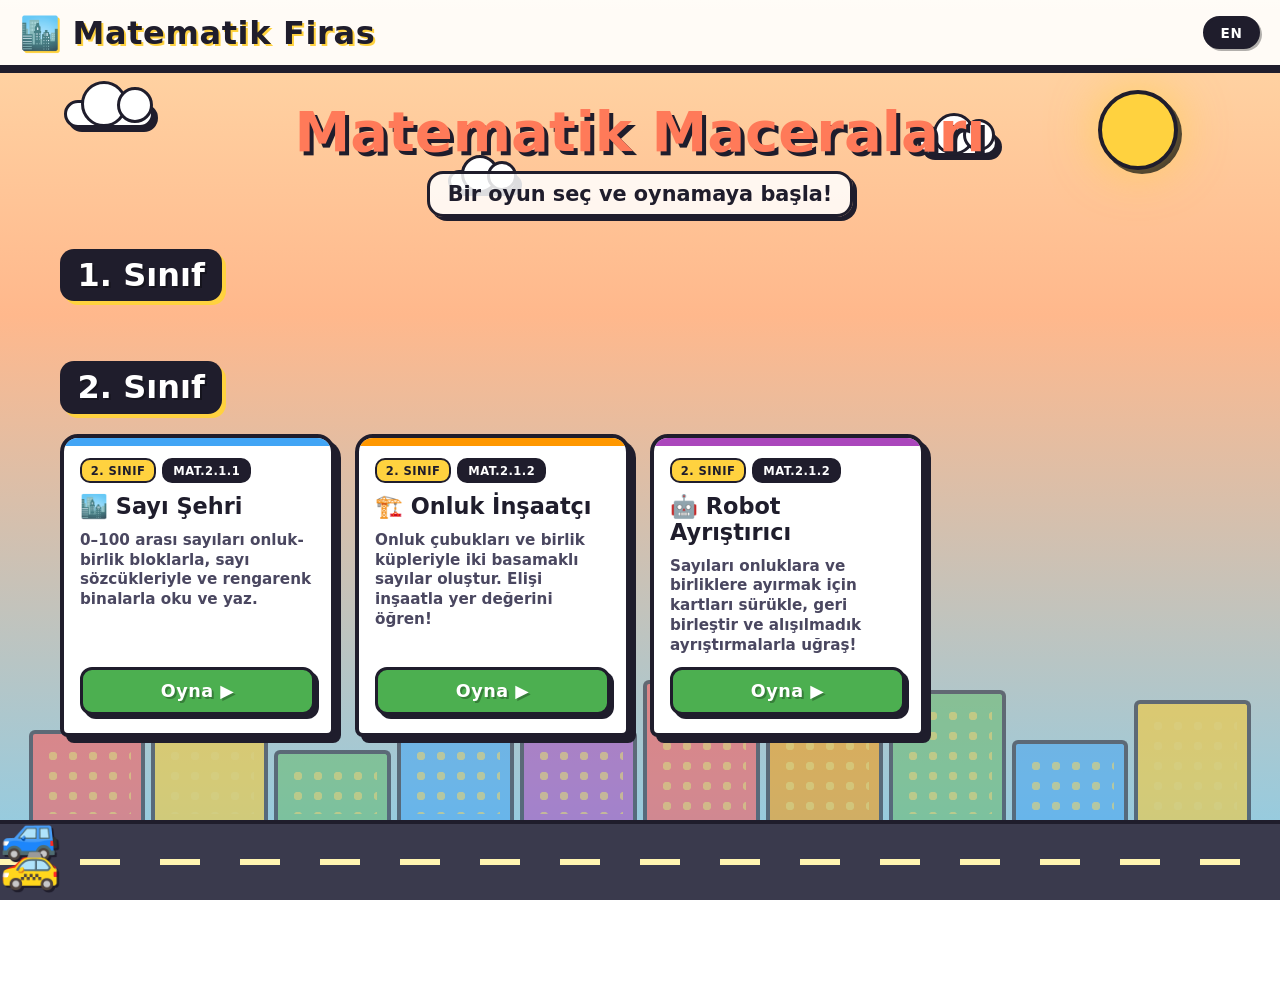
==== index.html @ ebcd72ed "feat(launcher): disabled games are greyed-out, not removed Previously, games with enabled: false in " ====
<!DOCTYPE html>
<html lang="tr">
<head>
<meta charset="UTF-8" />
<meta name="viewport" content="width=device-width,initial-scale=1.0" />
<title>Matematik Şehri — Math Firas</title>
<style>
/* =========================================================================
   MATH FIRAS — Launcher
   Sunny-City-Cartoon design spirit (see DESIGN_SPIRIT.md)
   ========================================================================= */

/* -------- Design tokens (canonical palette, do not change) -------- */
:root {
  --sky-top:    #ffd9a8;
  --sky-mid:    #ffb88c;
  --sky-bottom: #87ceeb;
  --sun:        #ffd23f;
  --cloud:      #ffffff;
  --road:       #3a3a4d;
  --road-line:  #fff5b1;
  --ink:        #1f1d2c;
  --ink-soft:   #4a4760;
  --good:       #4caf50;
  --bad:        #ef4f4f;
  --warm:       #ff7a59;
  --b1: #ff5252;
  --b2: #ffca28;
  --b3: #66bb6a;
  --b4: #42a5f5;
  --b5: #ab47bc;
  --b6: #ff9800;
}

* { box-sizing: border-box; margin: 0; padding: 0; }
html, body { min-height: 100%; }

body {
  font-family: "Comic Sans MS", "Chalkboard SE", "Comic Neue", "Trebuchet MS", system-ui, sans-serif;
  color: var(--ink);
  background: linear-gradient(180deg, var(--sky-top) 0%, var(--sky-mid) 35%, var(--sky-bottom) 100%);
  background-attachment: fixed;
  min-height: 100dvh;
  -webkit-tap-highlight-color: transparent;
}

/* -------- Ambient layer (sun, clouds, skyline, road) -------- */
.ambient {
  position: fixed;
  inset: 0;
  pointer-events: none;
  z-index: 0;
  overflow: hidden;
}
.sun {
  position: absolute;
  top: 90px;
  right: 8%;
  width: 80px;
  height: 80px;
  background: var(--sun);
  border-radius: 50%;
  box-shadow: 0 0 50px rgba(255,210,63,0.7), 4px 4px 0 var(--ink);
  border: 4px solid var(--ink);
}
.cloud {
  position: absolute;
  background: var(--cloud);
  border: 3px solid var(--ink);
  border-radius: 50px;
  box-shadow: 4px 4px 0 var(--ink);
}
.cloud::before, .cloud::after {
  content: "";
  position: absolute;
  background: var(--cloud);
  border: 3px solid var(--ink);
  border-radius: 50%;
}
.cloud-1 { top: 100px; left: 5%;   width: 90px; height: 28px; animation: drift 50s linear infinite; }
.cloud-1::before { width: 40px; height: 40px; top: -22px; left: 14px; }
.cloud-1::after  { width: 30px; height: 30px; top: -16px; left: 50px; }
.cloud-2 { top: 170px; left: 35%;  width: 70px; height: 22px; animation: drift 65s linear infinite; animation-delay: -25s; }
.cloud-2::before { width: 32px; height: 32px; top: -18px; left: 10px; }
.cloud-2::after  { width: 24px; height: 24px; top: -12px; left: 36px; }
.cloud-3 { top: 130px; right: 22%; width: 80px; height: 26px; animation: drift 55s linear infinite; animation-delay: -15s; }
.cloud-3::before { width: 36px; height: 36px; top: -20px; left: 12px; }
.cloud-3::after  { width: 26px; height: 26px; top: -14px; left: 42px; }
@keyframes drift {
  0%   { transform: translateX(-200px); }
  100% { transform: translateX(calc(100vw + 200px)); }
}

.skyline {
  position: fixed;
  bottom: 80px;
  left: 0; right: 0;
  height: 160px;
  display: flex;
  align-items: flex-end;
  padding: 0 2vw;
  pointer-events: none;
  opacity: 0.55;
  z-index: 0;
}
.skyline .b {
  flex: 1;
  margin: 0 3px;
  border: 4px solid var(--ink);
  border-bottom: none;
  border-radius: 6px 6px 0 0;
  position: relative;
}
.skyline .b::before {
  content: "";
  position: absolute;
  inset: 12px 10px auto 10px;
  height: calc(100% - 18px);
  background: radial-gradient(circle at center, var(--sun) 30%, transparent 31%) 0 0/20px 20px;
  opacity: 0.7;
}
.skyline .b:nth-child(1)  { height: 90px;  background: var(--b1); }
.skyline .b:nth-child(2)  { height: 130px; background: var(--b2); }
.skyline .b:nth-child(3)  { height: 70px;  background: var(--b3); }
.skyline .b:nth-child(4)  { height: 110px; background: var(--b4); }
.skyline .b:nth-child(5)  { height: 90px;  background: var(--b5); }
.skyline .b:nth-child(6)  { height: 140px; background: var(--b1); }
.skyline .b:nth-child(7)  { height: 100px; background: var(--b6); }
.skyline .b:nth-child(8)  { height: 130px; background: var(--b3); }
.skyline .b:nth-child(9)  { height: 80px;  background: var(--b4); }
.skyline .b:nth-child(10) { height: 120px; background: var(--b2); }

.road {
  position: fixed;
  bottom: 0; left: 0; right: 0;
  height: 80px;
  background: var(--road);
  border-top: 4px solid var(--ink);
  z-index: 0;
  overflow: hidden;
  pointer-events: none;
}
.road::before {
  content: "";
  position: absolute;
  top: 50%;
  left: 0; right: 0;
  height: 6px;
  transform: translateY(-50%);
  background: repeating-linear-gradient(
    to right,
    var(--road-line) 0 40px,
    transparent 40px 80px
  );
  animation: roadlines 1.5s linear infinite;
}
@keyframes roadlines { to { background-position: -80px 0; } }
.car {
  position: absolute;
  bottom: 8px;
  font-size: 3rem;
  filter: drop-shadow(2px 2px 0 var(--ink));
  animation: drive 10s linear infinite;
}
.car-1 { animation-duration: 10s; animation-delay: 0s; }
.car-2 { animation: driveRev 8s linear infinite; animation-delay: -3s; bottom: 38px; }
.car-3 { animation-duration: 13s; animation-delay: -2s; }
@keyframes drive    { 0% { left: -80px; } 100% { left: calc(100% + 40px); } }
@keyframes driveRev { 0% { left: calc(100% + 40px); transform: scaleX(-1); } 100% { left: -80px; transform: scaleX(-1); } }

/* -------- Header -------- */
header {
  position: relative;
  z-index: 5;
  display: flex;
  align-items: center;
  justify-content: space-between;
  gap: 1rem;
  padding: 0.85rem 1.25rem;
  background: rgba(255,255,255,0.9);
  border-bottom: 4px solid var(--ink);
  box-shadow: 0 4px 0 var(--ink);
}
.brand {
  font-size: clamp(1.25rem, 3.5vw, 2rem);
  font-weight: 900;
  letter-spacing: 0.02em;
  display: flex;
  align-items: center;
  gap: 0.4rem;
  text-shadow: 2px 2px 0 var(--sun);
  white-space: nowrap;
}
.lang-toggle {
  font-family: inherit;
  font-size: 0.85rem;
  font-weight: 900;
  padding: 0.35rem 0.9rem;
  background: var(--ink);
  color: #fff;
  border: 3px solid var(--ink);
  border-radius: 20px;
  cursor: pointer;
  box-shadow: 2px 2px 0 rgba(0,0,0,0.3);
  letter-spacing: 0.05em;
  transition: background 0.15s;
}
.lang-toggle:hover { background: var(--ink-soft); }
.lang-toggle:active { transform: translate(1px, 1px); box-shadow: 1px 1px 0 rgba(0,0,0,0.3); }
.lang-toggle:focus-visible { outline: 3px solid var(--sun); outline-offset: 2px; }

/* -------- Main -------- */
main {
  position: relative;
  z-index: 2;
  padding: 2rem 1.25rem 220px;
  max-width: 1200px;
  margin: 0 auto;
}
.hero {
  text-align: center;
  margin-bottom: 2rem;
}
.hero h1 {
  font-size: clamp(2rem, 6vw, 3.5rem);
  font-weight: 900;
  color: var(--warm);
  text-shadow: 4px 4px 0 var(--ink);
  line-height: 1.1;
  margin-bottom: 0.5rem;
}
.hero p {
  font-size: clamp(1rem, 2.5vw, 1.3rem);
  font-weight: 700;
  color: var(--ink);
  background: rgba(255,255,255,0.85);
  display: inline-block;
  padding: 0.5rem 1.1rem;
  border: 3px solid var(--ink);
  border-radius: 16px;
  box-shadow: 4px 4px 0 var(--ink);
}

.grade-section { margin-bottom: 2.5rem; }
.grade-heading {
  font-size: clamp(1.4rem, 4vw, 2rem);
  font-weight: 900;
  color: #fff;
  background: var(--ink);
  display: inline-block;
  padding: 0.45rem 1.1rem;
  border-radius: 14px;
  box-shadow: 4px 4px 0 var(--sun);
  margin-bottom: 1.25rem;
  text-shadow: 2px 2px 0 rgba(0,0,0,0.3);
}

.cards {
  display: grid;
  grid-template-columns: repeat(auto-fill, minmax(260px, 1fr));
  gap: 1.25rem;
}

/* -------- Game card -------- */
.game-card {
  position: relative;
  background: #fff;
  border: 4px solid var(--ink);
  border-radius: 18px 18px 8px 8px;
  padding: 1rem 1rem 1.1rem;
  box-shadow: 6px 6px 0 var(--ink);
  display: flex;
  flex-direction: column;
  gap: 0.7rem;
  transition: transform 0.12s ease, box-shadow 0.12s ease;
  overflow: hidden;
}
.game-card::before {
  content: "";
  position: absolute;
  top: -8px;
  left: 24px;
  width: 8px;
  height: 12px;
  background: var(--ink);
  border-radius: 4px 4px 0 0;
}
.game-card::after {
  content: "";
  position: absolute;
  top: 0; left: 0; right: 0;
  height: 8px;
}
.game-card.color-b1::after { background: var(--b1); }
.game-card.color-b2::after { background: var(--b2); }
.game-card.color-b3::after { background: var(--b3); }
.game-card.color-b4::after { background: var(--b4); }
.game-card.color-b5::after { background: var(--b5); }
.game-card.color-b6::after { background: var(--b6); }

.game-card:hover  { transform: translate(-2px, -2px); box-shadow: 8px 8px 0 var(--ink); }
.game-card:focus-within { outline: 3px solid var(--sun); outline-offset: 3px; }

.game-card-head {
  display: flex;
  gap: 0.4rem;
  flex-wrap: wrap;
  margin-top: 0.3rem;
}
.chip {
  font-size: 0.72rem;
  font-weight: 900;
  padding: 0.2rem 0.55rem;
  border: 2px solid var(--ink);
  border-radius: 10px;
  letter-spacing: 0.04em;
  text-transform: uppercase;
}
.chip.grade { background: var(--sun); color: var(--ink); }
.chip.code  { background: var(--ink); color: #fff; }

.game-title {
  font-size: 1.4rem;
  font-weight: 900;
  color: var(--ink);
  line-height: 1.15;
}
.summary {
  font-size: 0.95rem;
  font-weight: 700;
  color: var(--ink-soft);
  line-height: 1.3;
  flex: 1;
}
.play-btn {
  font-family: inherit;
  font-size: 1.1rem;
  font-weight: 900;
  text-decoration: none;
  text-align: center;
  padding: 0.7rem 1rem;
  background: var(--good);
  color: #fff;
  border: 3px solid var(--ink);
  border-radius: 12px;
  box-shadow: 4px 4px 0 var(--ink);
  transition: transform 0.12s ease, box-shadow 0.12s ease;
  text-shadow: 2px 2px 0 rgba(0,0,0,0.28);
  letter-spacing: 0.03em;
}
.play-btn:hover  { transform: translate(-2px, -2px); box-shadow: 6px 6px 0 var(--ink); }
.play-btn:active { transform: translate(2px, 2px);   box-shadow: 2px 2px 0 var(--ink); }
.play-btn:focus-visible { outline: 3px solid var(--sun); outline-offset: 3px; }

/* "Coming soon" placeholder (for cards listed without a built game yet) */
.game-card.coming-soon { opacity: 0.55; filter: saturate(0.8); }
.game-card.coming-soon .play-btn {
  background: var(--ink-soft);
  pointer-events: none;
  cursor: not-allowed;
}

/* -------- Responsive -------- */
@media (max-width: 500px) {
  header { padding: 0.6rem 0.85rem; }
  .brand { font-size: 1.15rem; }
  .sun { width: 60px; height: 60px; top: 80px; }
  .skyline { height: 110px; }
  main { padding: 1.25rem 0.85rem 200px; }
  .cards { grid-template-columns: 1fr; gap: 1rem; }
}
</style>
</head>
<body>

  <!-- Ambient background layers (decorative) -->
  <div class="ambient" aria-hidden="true">
    <div class="sun"></div>
    <div class="cloud cloud-1"></div>
    <div class="cloud cloud-2"></div>
    <div class="cloud cloud-3"></div>
  </div>
  <div class="skyline" aria-hidden="true">
    <div class="b"></div><div class="b"></div><div class="b"></div>
    <div class="b"></div><div class="b"></div><div class="b"></div>
    <div class="b"></div><div class="b"></div><div class="b"></div>
    <div class="b"></div>
  </div>
  <div class="road" aria-hidden="true">
    <div class="car car-1">🚗</div>
    <div class="car car-2">🚙</div>
    <div class="car car-3">🚕</div>
  </div>

  <header>
    <div class="brand" data-en="🏙️ Math Firas" data-tr="🏙️ Matematik Firas">🏙️ Matematik Firas</div>
    <button class="lang-toggle" id="langToggleBtn" type="button">EN</button>
  </header>

  <main>

    <section class="hero">
      <h1 data-en="Math Adventures" data-tr="Matematik Maceraları">Matematik Maceraları</h1>
      <p data-en="Pick a game and start playing!" data-tr="Bir oyun seç ve oynamaya başla!">Bir oyun seç ve oynamaya başla!</p>
    </section>

    <!-- =============================================================
         GRADE 1
         ============================================================= -->
    <section class="grade-section" data-grade="1">
      <h2 class="grade-heading" data-en="Grade 1" data-tr="1. Sınıf">1. Sınıf</h2>
      <div class="cards">
        <!-- Grade 1 games will be added here as they are built. -->
      </div>
    </section>

    <!-- =============================================================
         GRADE 2
         ============================================================= -->
    <section class="grade-section" data-grade="2">
      <h2 class="grade-heading" data-en="Grade 2" data-tr="2. Sınıf">2. Sınıf</h2>
      <div class="cards">

        <article class="game-card color-b4" data-grade="2" data-code="MAT.2.1.1">
          <div class="game-card-head">
            <span class="chip grade" data-en="Grade 2" data-tr="2. Sınıf">2. Sınıf</span>
            <span class="chip code">MAT.2.1.1</span>
          </div>
          <h3 class="game-title" data-en="🏙️ Number City" data-tr="🏙️ Sayı Şehri">🏙️ Sayı Şehri</h3>
          <p class="summary"
             data-en="Read and write numbers from 0 to 100 with base-ten blocks, number words, and bright buildings."
             data-tr="0–100 arası sayıları onluk-birlik bloklarla, sayı sözcükleriyle ve rengarenk binalarla oku ve yaz.">
             0–100 arası sayıları onluk-birlik bloklarla, sayı sözcükleriyle ve rengarenk binalarla oku ve yaz.
          </p>
          <a class="play-btn" href="games/number_city.html"
             data-en="Play ▶" data-tr="Oyna ▶">Oyna ▶</a>
        </article>

      <article class="game-card color-b6" data-grade="2" data-code="MAT.2.1.2">
          <div class="game-card-head">
            <span class="chip grade" data-en="Grade 2" data-tr="2. Sınıf">2. Sınıf</span>
            <span class="chip code">MAT.2.1.2</span>
          </div>
          <h3 class="game-title" data-en="🏗️ Base-Ten Builder" data-tr="🏗️ Onluk İnşaatçı">🏗️ Onluk İnşaatçı</h3>
          <p class="summary"
             data-en="Build two-digit numbers with tens rods and ones cubes. Learn place value through hands-on construction!"
             data-tr="Onluk çubukları ve birlik küpleriyle iki basamaklı sayılar oluştur. Elişi inşaatla yer değerini öğren!">
             Onluk çubukları ve birlik küpleriyle iki basamaklı sayılar oluştur. El üstü inşaatla yer değerini öğren!
          </p>
          <a class="play-btn" href="games/base-ten-builder.html"
             data-en="Play ▶" data-tr="Oyna ▶">Oyna ▶</a>
        </article>

        <article class="game-card color-b5" data-grade="2" data-code="MAT.2.1.2">
          <div class="game-card-head">
            <span class="chip grade" data-en="Grade 2" data-tr="2. Sınıf">2. Sınıf</span>
            <span class="chip code">MAT.2.1.2</span>
          </div>
          <h3 class="game-title" data-en="🤖 Robot Decomposer" data-tr="🤖 Robot Ayrıştırıcı">🤖 Robot Ayrıştırıcı</h3>
          <p class="summary"
             data-en="Drag cards to split numbers into tens and ones, compose them back, and tackle tricky non-standard decompositions!"
             data-tr="Sayıları onluklara ve birliklere ayırmak için kartları sürükle, geri birleştir ve alışılmadık ayrıştırmalarla uğraş!">
             Sayıları onluklara ve birliklere ayırmak için kartları sürükle, geri birleştir ve alışılmadık ayrıştırmalarla uğraş!
          </p>
          <a class="play-btn" href="games/robot-decomposer.html"
             data-en="Play ▶" data-tr="Oyna ▶">Oyna ▶</a>
        </article>

      </div>
    </section>

  </main>

<script>
/* =========================================================================
   Math Firas Launcher — bilingual toggle
   ========================================================================= */
(() => {
  'use strict';

  const STORAGE_KEY = 'mf_lang';
  let lang = localStorage.getItem(STORAGE_KEY) || 'tr';

  const $toggle = document.getElementById('langToggleBtn');

  function applyLang() {
    document.documentElement.lang = lang;
    document.querySelectorAll('[data-en][data-tr]').forEach(el => {
      const txt = el.getAttribute('data-' + lang);
      if (txt != null) el.textContent = txt;
    });
    $toggle.textContent = (lang === 'tr') ? 'EN' : 'TR';
    document.title = (lang === 'tr')
      ? 'Matematik Maceraları — Math Firas'
      : 'Math Adventures — Math Firas';
  }

  $toggle.addEventListener('click', () => {
    lang = (lang === 'tr') ? 'en' : 'tr';
    localStorage.setItem(STORAGE_KEY, lang);
    applyLang();
  });

  applyLang();

  /* ---------- Apply per-game enable/disable from /config.json ---------- */
  /* Default: every card is enabled. A game is greyed-out and made
     non-interactive only when its slug is explicitly listed in
     config.games with enabled === false. Card stays visible so kids
     can see what's there but can't open it. */
  fetch('./config.json', { cache: 'no-store' })
    .then(r => r.ok ? r.json() : null)
    .then(cfg => {
      if (!cfg || !cfg.games || typeof cfg.games !== 'object') return;
      document.querySelectorAll('article.game-card').forEach(card => {
        const link = card.querySelector('a.play-btn');
        if (!link) return;
        const m = (link.getAttribute('href') || '').match(/games\/(.+?)\.html/);
        if (!m) return;
        const slug = m[1];
        const entry = cfg.games[slug];
        if (entry && entry.enabled === false) {
          card.classList.add('coming-soon');
          link.removeAttribute('href');
          link.setAttribute('aria-disabled', 'true');
          link.setAttribute('tabindex', '-1');
        }
      });
    })
    .catch(() => { /* config missing/unreachable -> show all cards */ });
})();
</script>

</body>
</html>
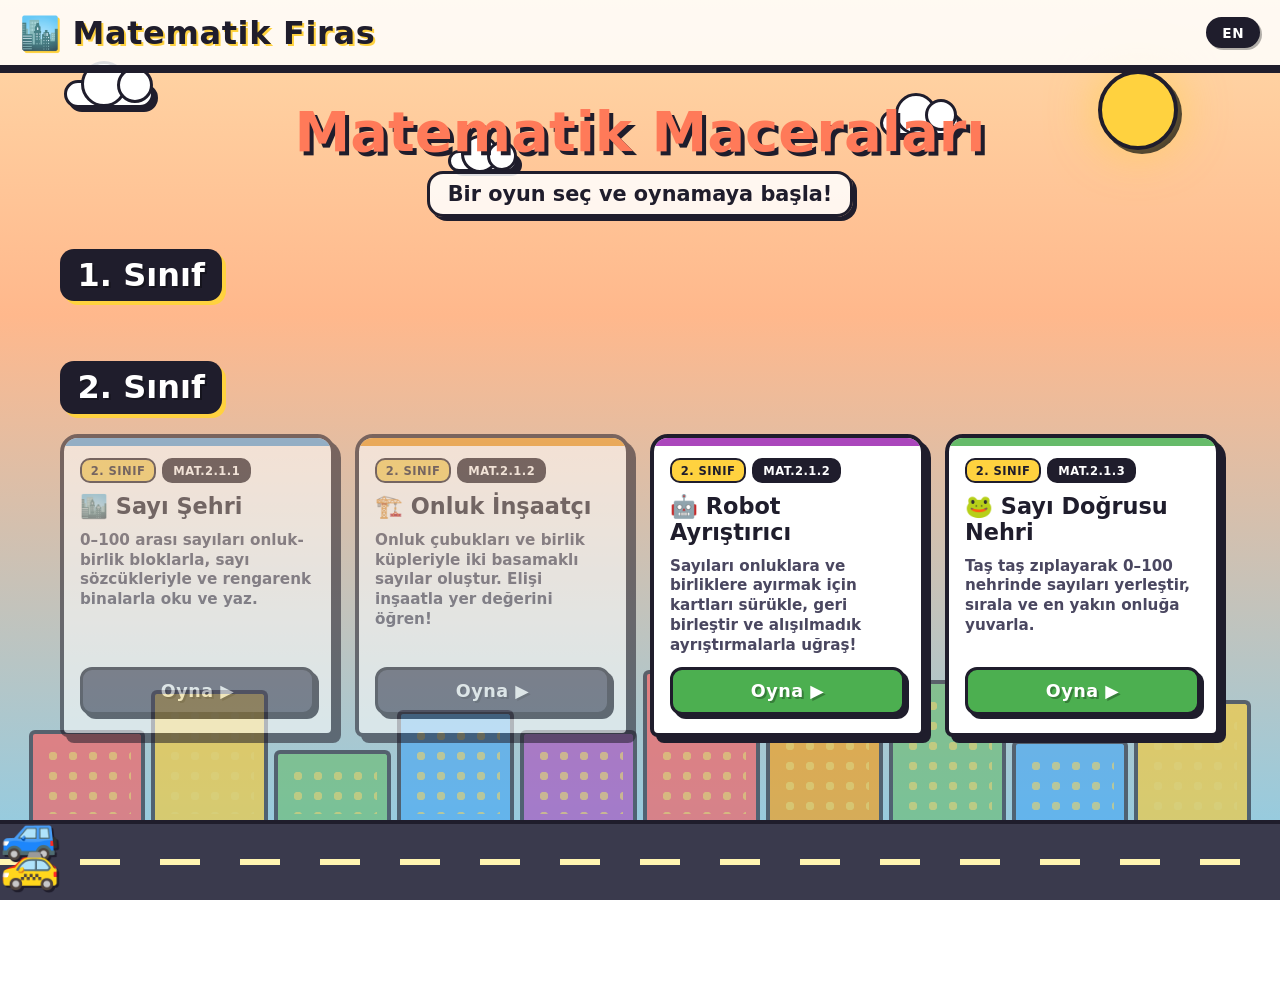
==== commit 7a2c00b5: "feat(games): update game configurations and add new game - Updated config.json to disable "number_ci" ====
--- a/index.html
+++ b/index.html
@@ -4,47 +4,20 @@
 <meta charset="UTF-8" />
 <meta name="viewport" content="width=device-width,initial-scale=1.0" />
 <title>Matematik Şehri — Math Firas</title>
+<link rel="stylesheet" href="shared/mf-design.css">
 <style>
 /* =========================================================================
-   MATH FIRAS — Launcher
-   Sunny-City-Cartoon design spirit (see DESIGN_SPIRIT.md)
+   MATH FIRAS — Launcher (launcher-specific styles only)
    ========================================================================= */
 
-/* -------- Design tokens (canonical palette, do not change) -------- */
-:root {
-  --sky-top:    #ffd9a8;
-  --sky-mid:    #ffb88c;
-  --sky-bottom: #87ceeb;
-  --sun:        #ffd23f;
-  --cloud:      #ffffff;
-  --road:       #3a3a4d;
-  --road-line:  #fff5b1;
-  --ink:        #1f1d2c;
-  --ink-soft:   #4a4760;
-  --good:       #4caf50;
-  --bad:        #ef4f4f;
-  --warm:       #ff7a59;
-  --b1: #ff5252;
-  --b2: #ffca28;
-  --b3: #66bb6a;
-  --b4: #42a5f5;
-  --b5: #ab47bc;
-  --b6: #ff9800;
-}
-
-* { box-sizing: border-box; margin: 0; padding: 0; }
-html, body { min-height: 100%; }
-
+/* -------- Override shared body to allow scrolling -------- */
 body {
-  font-family: "Comic Sans MS", "Chalkboard SE", "Comic Neue", "Trebuchet MS", system-ui, sans-serif;
-  color: var(--ink);
-  background: linear-gradient(180deg, var(--sky-top) 0%, var(--sky-mid) 35%, var(--sky-bottom) 100%);
+  overflow: auto;
+  min-height: 100dvh;
   background-attachment: fixed;
-  min-height: 100dvh;
-  -webkit-tap-highlight-color: transparent;
-}
-
-/* -------- Ambient layer (sun, clouds, skyline, road) -------- */
+}
+
+/* -------- Ambient uses fixed positioning for scrollable layout -------- */
 .ambient {
   position: fixed;
   inset: 0;
@@ -52,134 +25,14 @@
   z-index: 0;
   overflow: hidden;
 }
-.sun {
-  position: absolute;
-  top: 90px;
-  right: 8%;
-  width: 80px;
-  height: 80px;
-  background: var(--sun);
-  border-radius: 50%;
-  box-shadow: 0 0 50px rgba(255,210,63,0.7), 4px 4px 0 var(--ink);
-  border: 4px solid var(--ink);
-}
-.cloud {
-  position: absolute;
-  background: var(--cloud);
-  border: 3px solid var(--ink);
-  border-radius: 50px;
-  box-shadow: 4px 4px 0 var(--ink);
-}
-.cloud::before, .cloud::after {
-  content: "";
-  position: absolute;
-  background: var(--cloud);
-  border: 3px solid var(--ink);
-  border-radius: 50%;
-}
-.cloud-1 { top: 100px; left: 5%;   width: 90px; height: 28px; animation: drift 50s linear infinite; }
-.cloud-1::before { width: 40px; height: 40px; top: -22px; left: 14px; }
-.cloud-1::after  { width: 30px; height: 30px; top: -16px; left: 50px; }
-.cloud-2 { top: 170px; left: 35%;  width: 70px; height: 22px; animation: drift 65s linear infinite; animation-delay: -25s; }
-.cloud-2::before { width: 32px; height: 32px; top: -18px; left: 10px; }
-.cloud-2::after  { width: 24px; height: 24px; top: -12px; left: 36px; }
-.cloud-3 { top: 130px; right: 22%; width: 80px; height: 26px; animation: drift 55s linear infinite; animation-delay: -15s; }
-.cloud-3::before { width: 36px; height: 36px; top: -20px; left: 12px; }
-.cloud-3::after  { width: 26px; height: 26px; top: -14px; left: 42px; }
-@keyframes drift {
-  0%   { transform: translateX(-200px); }
-  100% { transform: translateX(calc(100vw + 200px)); }
-}
-
-.skyline {
-  position: fixed;
-  bottom: 80px;
-  left: 0; right: 0;
-  height: 160px;
-  display: flex;
-  align-items: flex-end;
-  padding: 0 2vw;
-  pointer-events: none;
-  opacity: 0.55;
-  z-index: 0;
-}
-.skyline .b {
-  flex: 1;
-  margin: 0 3px;
-  border: 4px solid var(--ink);
-  border-bottom: none;
-  border-radius: 6px 6px 0 0;
-  position: relative;
-}
-.skyline .b::before {
-  content: "";
-  position: absolute;
-  inset: 12px 10px auto 10px;
-  height: calc(100% - 18px);
-  background: radial-gradient(circle at center, var(--sun) 30%, transparent 31%) 0 0/20px 20px;
-  opacity: 0.7;
-}
-.skyline .b:nth-child(1)  { height: 90px;  background: var(--b1); }
-.skyline .b:nth-child(2)  { height: 130px; background: var(--b2); }
-.skyline .b:nth-child(3)  { height: 70px;  background: var(--b3); }
-.skyline .b:nth-child(4)  { height: 110px; background: var(--b4); }
-.skyline .b:nth-child(5)  { height: 90px;  background: var(--b5); }
-.skyline .b:nth-child(6)  { height: 140px; background: var(--b1); }
-.skyline .b:nth-child(7)  { height: 100px; background: var(--b6); }
-.skyline .b:nth-child(8)  { height: 130px; background: var(--b3); }
-.skyline .b:nth-child(9)  { height: 80px;  background: var(--b4); }
-.skyline .b:nth-child(10) { height: 120px; background: var(--b2); }
-
-.road {
-  position: fixed;
-  bottom: 0; left: 0; right: 0;
-  height: 80px;
-  background: var(--road);
-  border-top: 4px solid var(--ink);
-  z-index: 0;
-  overflow: hidden;
-  pointer-events: none;
-}
-.road::before {
-  content: "";
-  position: absolute;
-  top: 50%;
-  left: 0; right: 0;
-  height: 6px;
-  transform: translateY(-50%);
-  background: repeating-linear-gradient(
-    to right,
-    var(--road-line) 0 40px,
-    transparent 40px 80px
-  );
-  animation: roadlines 1.5s linear infinite;
-}
-@keyframes roadlines { to { background-position: -80px 0; } }
-.car {
-  position: absolute;
-  bottom: 8px;
-  font-size: 3rem;
-  filter: drop-shadow(2px 2px 0 var(--ink));
-  animation: drive 10s linear infinite;
-}
-.car-1 { animation-duration: 10s; animation-delay: 0s; }
-.car-2 { animation: driveRev 8s linear infinite; animation-delay: -3s; bottom: 38px; }
-.car-3 { animation-duration: 13s; animation-delay: -2s; }
-@keyframes drive    { 0% { left: -80px; } 100% { left: calc(100% + 40px); } }
-@keyframes driveRev { 0% { left: calc(100% + 40px); transform: scaleX(-1); } 100% { left: -80px; transform: scaleX(-1); } }
-
-/* -------- Header -------- */
+
+/* Override shared absolute skyline/road to fixed for scrollable page */
+.skyline { position: fixed; bottom: 80px; }
+.road    { position: fixed; bottom: 0; }
+
+/* -------- Header overrides -------- */
 header {
-  position: relative;
-  z-index: 5;
-  display: flex;
-  align-items: center;
-  justify-content: space-between;
-  gap: 1rem;
   padding: 0.85rem 1.25rem;
-  background: rgba(255,255,255,0.9);
-  border-bottom: 4px solid var(--ink);
-  box-shadow: 0 4px 0 var(--ink);
 }
 .brand {
   font-size: clamp(1.25rem, 3.5vw, 2rem);
@@ -191,23 +44,6 @@
   text-shadow: 2px 2px 0 var(--sun);
   white-space: nowrap;
 }
-.lang-toggle {
-  font-family: inherit;
-  font-size: 0.85rem;
-  font-weight: 900;
-  padding: 0.35rem 0.9rem;
-  background: var(--ink);
-  color: #fff;
-  border: 3px solid var(--ink);
-  border-radius: 20px;
-  cursor: pointer;
-  box-shadow: 2px 2px 0 rgba(0,0,0,0.3);
-  letter-spacing: 0.05em;
-  transition: background 0.15s;
-}
-.lang-toggle:hover { background: var(--ink-soft); }
-.lang-toggle:active { transform: translate(1px, 1px); box-shadow: 1px 1px 0 rgba(0,0,0,0.3); }
-.lang-toggle:focus-visible { outline: 3px solid var(--sun); outline-offset: 2px; }
 
 /* -------- Main -------- */
 main {
@@ -352,7 +188,6 @@
 .play-btn:active { transform: translate(2px, 2px);   box-shadow: 2px 2px 0 var(--ink); }
 .play-btn:focus-visible { outline: 3px solid var(--sun); outline-offset: 3px; }
 
-/* "Coming soon" placeholder (for cards listed without a built game yet) */
 .game-card.coming-soon { opacity: 0.55; filter: saturate(0.8); }
 .game-card.coming-soon .play-btn {
   background: var(--ink-soft);
@@ -436,7 +271,7 @@
              data-en="Play ▶" data-tr="Oyna ▶">Oyna ▶</a>
         </article>
 
-      <article class="game-card color-b6" data-grade="2" data-code="MAT.2.1.2">
+        <article class="game-card color-b6" data-grade="2" data-code="MAT.2.1.2">
           <div class="game-card-head">
             <span class="chip grade" data-en="Grade 2" data-tr="2. Sınıf">2. Sınıf</span>
             <span class="chip code">MAT.2.1.2</span>
@@ -466,6 +301,23 @@
              data-en="Play ▶" data-tr="Oyna ▶">Oyna ▶</a>
         </article>
 
+        <article class="game-card color-b3" data-grade="2" data-code="MAT.2.1.3">
+          <div class="game-card-head">
+            <span class="chip grade" data-en="Grade 2" data-tr="2. Sınıf">2. Sınıf</span>
+            <span class="chip code">MAT.2.1.3</span>
+          </div>
+          <h3 class="game-title"
+              data-en="🐸 Number Line River"
+              data-tr="🐸 Sayı Doğrusu Nehri">🐸 Sayı Doğrusu Nehri</h3>
+          <p class="summary"
+             data-en="Hop along stepping stones to place, order, and round numbers on the 0–100 river."
+             data-tr="Taş taş zıplayarak 0–100 nehrinde sayıları yerleştir, sırala ve en yakın onluğa yuvarla.">
+             Taş taş zıplayarak 0–100 nehrinde sayıları yerleştir, sırala ve en yakın onluğa yuvarla.
+          </p>
+          <a class="play-btn" href="games/number-line-river.html"
+             data-en="Play ▶" data-tr="Oyna ▶">Oyna ▶</a>
+        </article>
+
       </div>
     </section>
 
@@ -504,10 +356,6 @@
   applyLang();
 
   /* ---------- Apply per-game enable/disable from /config.json ---------- */
-  /* Default: every card is enabled. A game is greyed-out and made
-     non-interactive only when its slug is explicitly listed in
-     config.games with enabled === false. Card stays visible so kids
-     can see what's there but can't open it. */
   fetch('./config.json', { cache: 'no-store' })
     .then(r => r.ok ? r.json() : null)
     .then(cfg => {
--- a/shared/mf-design.css
+++ b/shared/mf-design.css
@@ -0,0 +1,596 @@
+/* =========================================================================
+   MATH FIRAS — Shared Design System  (shared/mf-design.css)
+   Sunny-City-Cartoon design spirit.
+   Load BEFORE any game-specific <style> block.
+   Do NOT edit the design tokens in individual files — change them here.
+   ========================================================================= */
+
+/* -------- Design tokens -------- */
+:root {
+  --sky-top:    #ffd9a8;
+  --sky-mid:    #ffb88c;
+  --sky-bottom: #87ceeb;
+  --sun:        #ffd23f;
+  --cloud:      #ffffff;
+  --road:       #3a3a4d;
+  --road-line:  #fff5b1;
+  --ink:        #1f1d2c;
+  --ink-soft:   #4a4760;
+  --good:       #4caf50;
+  --bad:        #ef4f4f;
+  --warm:       #ff7a59;
+  --tens-block: #ff7a59;
+  --tens-edge:  #b8401e;
+  --ones-block: #3f86ff;
+  --ones-edge:  #1b4dad;
+  --b1: #ff5252;
+  --b2: #ffca28;
+  --b3: #66bb6a;
+  --b4: #42a5f5;
+  --b5: #ab47bc;
+  --b6: #ff9800;
+}
+
+* { box-sizing: border-box; margin: 0; padding: 0; }
+html, body { height: 100%; }
+/* Ensure the HTML hidden attribute always wins over author display rules */
+[hidden] { display: none !important; }
+
+body {
+  font-family: "Comic Sans MS", "Chalkboard SE", "Comic Neue", "Trebuchet MS", system-ui, sans-serif;
+  color: var(--ink);
+  background: linear-gradient(180deg, var(--sky-top) 0%, var(--sky-mid) 35%, var(--sky-bottom) 100%);
+  overflow: hidden;
+  -webkit-tap-highlight-color: transparent;
+  user-select: none;
+}
+
+#app {
+  position: relative;
+  width: 100vw;
+  height: 100vh;
+  height: 100dvh;
+  overflow: hidden;
+  display: flex;
+  flex-direction: column;
+}
+
+/* -------- Header & progress bar -------- */
+header {
+  position: relative;
+  z-index: 5;
+  display: flex;
+  align-items: center;
+  justify-content: space-between;
+  gap: 1rem;
+  padding: 0.75rem 1.25rem;
+  background: rgba(255,255,255,0.85);
+  border-bottom: 4px solid var(--ink);
+  box-shadow: 0 4px 0 var(--ink);
+}
+.title {
+  font-size: clamp(1.2rem, 3.5vw, 2rem);
+  font-weight: 900;
+  letter-spacing: 0.02em;
+  display: flex;
+  align-items: center;
+  gap: 0.4rem;
+  text-shadow: 2px 2px 0 var(--sun);
+  white-space: nowrap;
+}
+.progress-wrap {
+  display: flex;
+  align-items: center;
+  gap: 0.6rem;
+  min-width: 0;
+  flex: 1;
+  max-width: 380px;
+}
+.progress-track {
+  flex: 1;
+  height: 22px;
+  background: #fff;
+  border: 3px solid var(--ink);
+  border-radius: 14px;
+  overflow: hidden;
+  box-shadow: 2px 2px 0 var(--ink);
+}
+.progress-fill {
+  height: 100%;
+  width: 0%;
+  background: linear-gradient(90deg, #ff5252 0%, #ffca28 50%, #66bb6a 100%);
+  transition: width 0.4s cubic-bezier(.34,1.56,.64,1);
+}
+.progress-text {
+  font-weight: 700;
+  font-size: 0.9rem;
+  min-width: 50px;
+  text-align: right;
+}
+
+/* -------- Header right group -------- */
+.header-end {
+  display: flex;
+  align-items: center;
+  gap: 0.5rem;
+  flex-shrink: 0;
+}
+
+/* -------- Language toggle -------- */
+.lang-toggle {
+  font-family: inherit;
+  font-size: 0.85rem;
+  font-weight: 900;
+  padding: 0.3rem 0.8rem;
+  background: var(--ink);
+  color: #fff;
+  border: 3px solid var(--ink);
+  border-radius: 20px;
+  cursor: pointer;
+  box-shadow: 2px 2px 0 rgba(0,0,0,0.3);
+  letter-spacing: 0.05em;
+  flex-shrink: 0;
+  transition: background 0.15s;
+}
+.lang-toggle:hover { background: var(--ink-soft); }
+.lang-toggle:active { transform: translate(1px, 1px); box-shadow: 1px 1px 0 rgba(0,0,0,0.3); }
+.lang-toggle:focus-visible { outline: 3px solid var(--sun); outline-offset: 2px; }
+
+/* -------- Difficulty badge (games override .medium / .hard colors) -------- */
+.difficulty-badge {
+  font-size: 0.7rem;
+  font-weight: 900;
+  padding: 0.15rem 0.5rem;
+  border: 2px solid var(--ink);
+  border-radius: 6px;
+  background: var(--sun);
+  color: var(--ink);
+  text-transform: uppercase;
+  letter-spacing: 0.05em;
+  white-space: nowrap;
+}
+
+/* -------- Ambient scene primitives -------- */
+
+/* Sun */
+.sun {
+  position: absolute;
+  top: 70px;
+  right: 8%;
+  width: 80px;
+  height: 80px;
+  background: var(--sun);
+  border-radius: 50%;
+  box-shadow: 0 0 50px rgba(255,210,63,0.7), 4px 4px 0 var(--ink);
+  border: 4px solid var(--ink);
+}
+
+/* Clouds */
+.cloud {
+  position: absolute;
+  background: var(--cloud);
+  border: 3px solid var(--ink);
+  border-radius: 50px;
+  box-shadow: 4px 4px 0 var(--ink);
+}
+.cloud::before, .cloud::after {
+  content: "";
+  position: absolute;
+  background: var(--cloud);
+  border: 3px solid var(--ink);
+  border-radius: 50%;
+}
+.cloud-1 { top: 80px;  left: 5%;   width: 90px; height: 28px; animation: drift 50s linear infinite; }
+.cloud-1::before { width: 40px; height: 40px; top: -22px; left: 14px; }
+.cloud-1::after  { width: 30px; height: 30px; top: -16px; left: 50px; }
+.cloud-2 { top: 150px; left: 35%;  width: 70px; height: 22px; animation: drift 65s linear infinite; animation-delay: -25s; }
+.cloud-2::before { width: 32px; height: 32px; top: -18px; left: 10px; }
+.cloud-2::after  { width: 24px; height: 24px; top: -12px; left: 36px; }
+.cloud-3 { top: 110px; right: 25%; width: 80px; height: 26px; animation: drift 55s linear infinite; animation-delay: -15s; }
+.cloud-3::before { width: 36px; height: 36px; top: -20px; left: 12px; }
+.cloud-3::after  { width: 26px; height: 26px; top: -14px; left: 42px; }
+@keyframes drift {
+  0%   { transform: translateX(-200px); }
+  100% { transform: translateX(calc(100vw + 200px)); }
+}
+
+/* Skyline horizon row */
+.skyline {
+  position: absolute;
+  bottom: 80px;
+  left: 0; right: 0;
+  height: 180px;
+  display: flex;
+  align-items: flex-end;
+  padding: 0 2vw;
+  pointer-events: none;
+  opacity: 0.6;
+}
+.skyline .b {
+  flex: 1;
+  margin: 0 3px;
+  border: 4px solid var(--ink);
+  border-bottom: none;
+  border-radius: 6px 6px 0 0;
+  position: relative;
+}
+.skyline .b::before {
+  content: "";
+  position: absolute;
+  inset: 12px 10px auto 10px;
+  height: calc(100% - 18px);
+  background: radial-gradient(circle at center, var(--sun) 30%, transparent 31%) 0 0/20px 20px;
+  opacity: 0.7;
+}
+.skyline .b:nth-child(1)  { height: 90px;  background: var(--b1); }
+.skyline .b:nth-child(2)  { height: 130px; background: var(--b2); }
+.skyline .b:nth-child(3)  { height: 70px;  background: var(--b3); }
+.skyline .b:nth-child(4)  { height: 110px; background: var(--b4); }
+.skyline .b:nth-child(5)  { height: 90px;  background: var(--b5); }
+.skyline .b:nth-child(6)  { height: 150px; background: var(--b1); }
+.skyline .b:nth-child(7)  { height: 100px; background: var(--b6); }
+.skyline .b:nth-child(8)  { height: 140px; background: var(--b3); }
+.skyline .b:nth-child(9)  { height: 80px;  background: var(--b4); }
+.skyline .b:nth-child(10) { height: 120px; background: var(--b2); }
+
+/* Road / ground strip */
+.road {
+  position: absolute;
+  bottom: 0; left: 0; right: 0;
+  height: 80px;
+  background: var(--road);
+  border-top: 4px solid var(--ink);
+  z-index: 1;
+  overflow: hidden;
+}
+.road::before {
+  content: "";
+  position: absolute;
+  top: 50%;
+  left: 0; right: 0;
+  height: 6px;
+  transform: translateY(-50%);
+  background: repeating-linear-gradient(
+    to right,
+    var(--road-line) 0 40px,
+    transparent 40px 80px
+  );
+  animation: roadlines 1.5s linear infinite;
+}
+@keyframes roadlines { to { background-position: -80px 0; } }
+
+/* Cars (used by number_city and index) */
+.car {
+  position: absolute;
+  bottom: 8px;
+  font-size: 3rem;
+  filter: drop-shadow(2px 2px 0 var(--ink));
+  animation: drive 10s linear infinite;
+}
+.car-1 { animation-duration: 10s; animation-delay: 0s; }
+.car-2 { animation: driveRev 8s linear infinite; animation-delay: -3s; bottom: 38px; }
+.car-3 { animation-duration: 13s; animation-delay: -2s; }
+@keyframes drive    { 0% { left: -80px; } 100% { left: calc(100% + 40px); } }
+@keyframes driveRev { 0% { left: calc(100% + 40px); transform: scaleX(-1); } 100% { left: -80px; transform: scaleX(-1); } }
+
+/* -------- Base-10 block visualization -------- */
+/* Display-only (read-only) rendering used by number_city questions and MF.renderBlocks(). */
+/* Interactive variants (cursor, hover, animation) are added locally per game. */
+.blocks {
+  display: flex;
+  flex-wrap: wrap;
+  gap: 8px;
+  justify-content: center;
+  align-items: flex-end;
+  padding: 8px;
+  max-width: 100%;
+}
+.tens-rod {
+  display: grid;
+  grid-template-rows: repeat(10, 1fr);
+  width: 18px;
+  height: 100px;
+  background: var(--tens-block);
+  border: 2px solid var(--tens-edge);
+  border-radius: 4px;
+}
+.tens-rod > span { border-bottom: 1px solid var(--tens-edge); }
+.tens-rod > span:last-child { border-bottom: none; }
+.ones-group {
+  display: flex;
+  flex-wrap: wrap;
+  gap: 3px;
+  max-width: 70px;
+  align-items: flex-end;
+}
+.ones-cube {
+  width: 14px;
+  height: 14px;
+  background: var(--ones-block);
+  border: 2px solid var(--ones-edge);
+  border-radius: 3px;
+}
+.zero-marker {
+  font-size: 3.5rem;
+  font-weight: 900;
+  color: var(--ink-soft);
+}
+.word-card {
+  font-size: clamp(1.4rem, 5vw, 2.6rem);
+  padding: 0.5rem 1.5rem;
+  background: #fff7d6;
+  border: 4px dashed var(--warm);
+  border-radius: 16px;
+  color: var(--ink);
+  max-width: 100%;
+  word-break: keep-all;
+}
+.word-label {
+  font-size: 0.85rem;
+  color: var(--ink-soft);
+  display: block;
+  margin-bottom: 0.25rem;
+  font-weight: 700;
+}
+.big-numeral {
+  font-size: clamp(3rem, 10vw, 6rem);
+  font-weight: 900;
+  color: var(--warm);
+  text-shadow: 4px 4px 0 var(--ink);
+  padding: 0 1rem;
+  line-height: 1;
+}
+
+/* -------- Multiple-choice building-style buttons -------- */
+.answer-area {
+  width: min(720px, 92vw);
+  display: flex;
+  flex-wrap: wrap;
+  gap: 0.75rem;
+  justify-content: center;
+}
+.choice-btn {
+  position: relative;
+  flex: 1 1 130px;
+  max-width: 200px;
+  min-height: 110px;
+  border: 4px solid var(--ink);
+  border-radius: 12px 12px 4px 4px;
+  background: var(--b4);
+  color: #fff;
+  font-family: inherit;
+  font-size: clamp(1.5rem, 4vw, 2.4rem);
+  font-weight: 900;
+  line-height: 1.15;
+  cursor: pointer;
+  box-shadow: 5px 5px 0 var(--ink);
+  transition: transform 0.12s ease, box-shadow 0.12s ease;
+  padding: 1.6rem 0.5rem 1.2rem;
+  text-shadow: 2px 2px 0 rgba(0,0,0,0.28);
+}
+.choice-btn:not(:disabled):hover  { transform: translate(-2px, -2px); box-shadow: 7px 7px 0 var(--ink); }
+.choice-btn:not(:disabled):active { transform: translate(2px, 2px);   box-shadow: 2px 2px 0 var(--ink); }
+.choice-btn:focus-visible { outline: 4px solid var(--sun); outline-offset: 2px; }
+.choice-btn:disabled { opacity: 0.7; cursor: not-allowed; }
+.choice-btn::before {
+  content: "";
+  position: absolute;
+  top: -8px;
+  left: 50%;
+  transform: translateX(-50%);
+  width: 8px;
+  height: 12px;
+  background: var(--ink);
+  border-radius: 4px 4px 0 0;
+}
+.choice-btn::after {
+  content: "";
+  position: absolute;
+  bottom: 8px;
+  left: 8px;
+  right: 8px;
+  height: 14px;
+  background: radial-gradient(circle, var(--sun) 40%, transparent 41%) 0 0/16px 14px;
+  opacity: 0.55;
+}
+.choice-btn.color-1 { background: var(--b1); }
+.choice-btn.color-2 { background: var(--b3); }
+.choice-btn.color-3 { background: var(--b4); }
+.choice-btn.color-4 { background: var(--b5); }
+.choice-btn.color-5 { background: var(--b6); }
+.choice-btn.correct-flash { animation: correctPulse 0.6s ease; background: var(--good) !important; }
+.choice-btn.wrong-flash   { animation: wrongShake  0.5s ease;  background: var(--bad)  !important; }
+
+/* Block-style choice button variant */
+.choice-blocks {
+  min-height: 140px;
+  background: #fff !important;
+  color: var(--ink);
+  padding: 10px 6px;
+}
+.choice-blocks::after { display: none; }
+.choice-blocks .blocks { padding: 0; gap: 4px; }
+.choice-blocks .tens-rod  { height: 60px; width: 10px; }
+.choice-blocks .ones-cube { width: 10px;  height: 10px; }
+.choice-blocks .ones-group { gap: 2px; max-width: 50px; }
+
+/* -------- On-screen numpad -------- */
+.numpad-wrap {
+  display: flex;
+  flex-direction: column;
+  align-items: center;
+  gap: 0.5rem;
+  width: 100%;
+}
+.typed-display {
+  font-size: 3rem;
+  font-weight: 900;
+  min-height: 60px;
+  min-width: 140px;
+  display: inline-block;
+  padding: 0.25rem 0.75rem;
+  border: 4px dashed var(--ink);
+  border-radius: 12px;
+  background: #fff;
+  margin: 0.25rem 0;
+  letter-spacing: 0.1em;
+  color: var(--warm);
+  text-shadow: 2px 2px 0 var(--ink);
+}
+.typed-display.empty { color: #ccc; }
+.numpad {
+  display: grid;
+  grid-template-columns: repeat(3, 1fr);
+  gap: 0.5rem;
+  width: min(280px, 90vw);
+}
+.numpad button {
+  font-family: inherit;
+  font-size: 1.6rem;
+  font-weight: 900;
+  padding: 0.7rem;
+  background: #fff;
+  border: 3px solid var(--ink);
+  border-radius: 10px;
+  cursor: pointer;
+  box-shadow: 3px 3px 0 var(--ink);
+}
+.numpad button:not(:disabled):active { transform: translate(2px, 2px); box-shadow: 1px 1px 0 var(--ink); }
+.numpad button:disabled { opacity: 0.6; cursor: not-allowed; }
+.numpad button.action { background: var(--b6); color: #fff; }
+.numpad button.submit { background: var(--good); color: #fff; }
+.numpad button:focus-visible { outline: 3px solid var(--sun); outline-offset: 2px; }
+
+/* -------- Feedback line -------- */
+.feedback {
+  min-height: 40px;
+  font-size: clamp(1rem, 2.5vw, 1.3rem);
+  font-weight: 800;
+  padding: 0.4rem 1rem;
+  text-align: center;
+}
+.feedback.good { color: var(--good); animation: bounceIn 0.5s ease; }
+.feedback.bad  { color: var(--bad);  animation: bounceIn 0.5s ease; }
+@keyframes bounceIn {
+  0%   { transform: scale(0.5); opacity: 0; }
+  60%  { transform: scale(1.15); opacity: 1; }
+  100% { transform: scale(1); }
+}
+
+/* -------- Reward modal -------- */
+.reward-modal {
+  position: fixed;
+  inset: 0;
+  background: rgba(31,29,44,0.7);
+  display: flex;
+  align-items: center;
+  justify-content: center;
+  z-index: 100;
+  padding: 1rem;
+  backdrop-filter: blur(4px);
+}
+.reward-modal[hidden] { display: none; }
+.reward-card {
+  background: #fff;
+  border: 5px solid var(--ink);
+  border-radius: 24px;
+  padding: 1.5rem 2rem;
+  box-shadow: 10px 10px 0 var(--ink);
+  text-align: center;
+  max-width: 500px;
+  width: 92vw;
+  animation: popIn 0.5s cubic-bezier(.34,1.56,.64,1);
+  position: relative;
+  z-index: 2;
+}
+@keyframes popIn {
+  0%   { transform: scale(0) rotate(-15deg); }
+  100% { transform: scale(1) rotate(0); }
+}
+.reward-card h2 {
+  font-size: clamp(1.6rem, 5vw, 2.2rem);
+  margin-bottom: 1rem;
+  color: var(--warm);
+  text-shadow: 3px 3px 0 var(--ink);
+}
+.reward-image-wrap {
+  width: 220px;
+  height: 140px;
+  margin: 0 auto 1rem;
+  border: 4px solid var(--ink);
+  border-radius: 12px;
+  background: linear-gradient(135deg, #f5e9c5, #e8c873);
+  display: flex;
+  align-items: center;
+  justify-content: center;
+  overflow: hidden;
+}
+.reward-image-wrap img { width: 100%; height: 100%; object-fit: cover; display: block; }
+.reward-image-wrap .fallback {
+  font-size: 1.2rem;
+  font-weight: 900;
+  color: var(--ink);
+  padding: 0.5rem;
+  text-align: center;
+  line-height: 1.3;
+}
+.reward-msg {
+  font-size: 1.05rem;
+  margin-bottom: 1.25rem;
+  color: var(--ink-soft);
+}
+.play-again {
+  font-family: inherit;
+  font-size: 1.25rem;
+  font-weight: 900;
+  padding: 0.8rem 2rem;
+  background: var(--good);
+  color: #fff;
+  border: 4px solid var(--ink);
+  border-radius: 14px;
+  box-shadow: 4px 4px 0 var(--ink);
+  cursor: pointer;
+}
+.play-again:hover  { transform: translate(-2px,-2px); box-shadow: 6px 6px 0 var(--ink); }
+.play-again:active { transform: translate(2px, 2px);  box-shadow: 2px 2px 0 var(--ink); }
+.play-again:focus-visible { outline: 3px solid var(--sun); outline-offset: 3px; }
+
+/* -------- Confetti -------- */
+.confetti-layer {
+  position: absolute;
+  inset: 0;
+  pointer-events: none;
+  overflow: hidden;
+  z-index: 1;
+}
+.confetti-piece {
+  position: absolute;
+  width: 10px;
+  height: 14px;
+  top: -20px;
+  animation: confettiFall linear forwards;
+}
+@keyframes confettiFall {
+  0%   { transform: translateY(-20px) rotate(0deg);   opacity: 1; }
+  100% { transform: translateY(110vh) rotate(720deg); opacity: 0.9; }
+}
+
+/* -------- Shared answer flash keyframes -------- */
+@keyframes correctPulse { 0%,100% { transform: scale(1); } 50% { transform: scale(1.1); } }
+@keyframes wrongShake {
+  0%, 100% { transform: translateX(0); }
+  20%, 60% { transform: translateX(-8px); }
+  40%, 80% { transform: translateX(8px); }
+}
+
+/* -------- Shared mobile breakpoint -------- */
+@media (max-width: 500px) {
+  header { padding: 0.5rem 0.75rem; gap: 0.5rem; }
+  .title { font-size: 1.1rem; }
+  .lang-toggle { font-size: 0.75rem; padding: 0.25rem 0.6rem; }
+  .header-end { gap: 0.35rem; }
+  .difficulty-badge { font-size: 0.6rem; }
+  .sun { width: 60px; height: 60px; top: 70px; }
+  .skyline { height: 130px; bottom: 80px; }
+  .tens-rod { height: 80px; }
+}
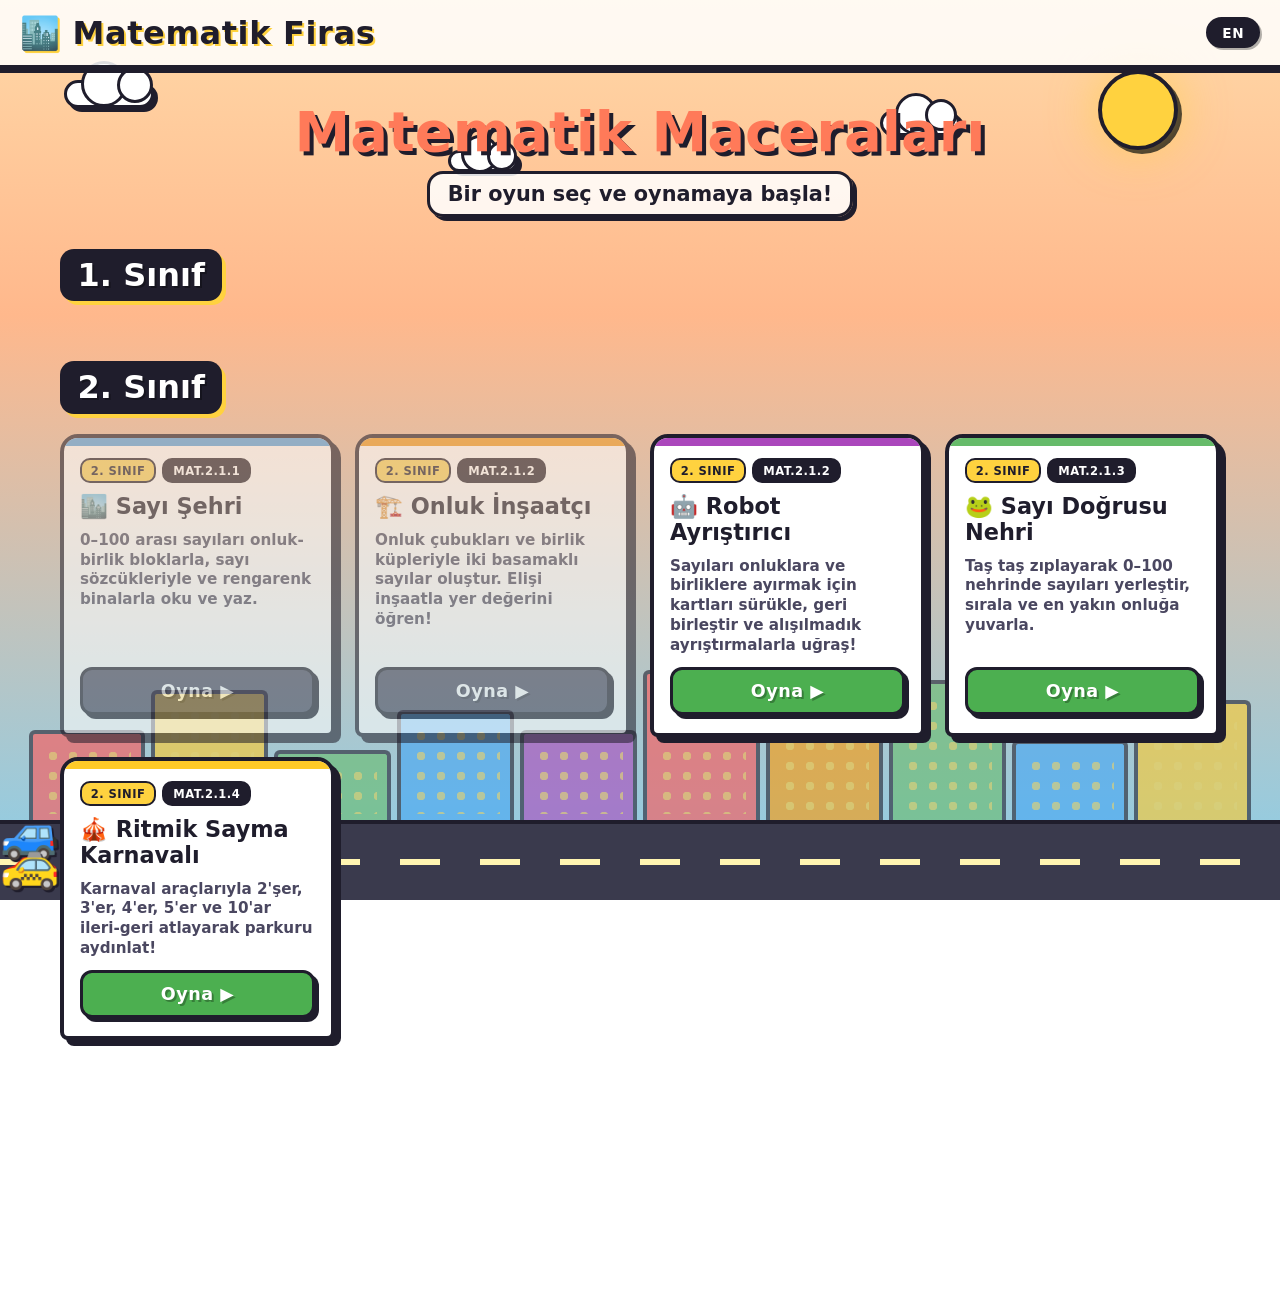
==== commit bf1064ff: "feat(games): add Skip Count Carnival game and update configurations - Enabled "skip-count-carnival" " ====
--- a/index.html
+++ b/index.html
@@ -315,6 +315,23 @@
              Taş taş zıplayarak 0–100 nehrinde sayıları yerleştir, sırala ve en yakın onluğa yuvarla.
           </p>
           <a class="play-btn" href="games/number-line-river.html"
+             data-en="Play ▶" data-tr="Oyna ▶">Oyna ▶</a>
+        </article>
+
+        <article class="game-card color-b2" data-grade="2" data-code="MAT.2.1.4">
+          <div class="game-card-head">
+            <span class="chip grade" data-en="Grade 2" data-tr="2. Sınıf">2. Sınıf</span>
+            <span class="chip code">MAT.2.1.4</span>
+          </div>
+          <h3 class="game-title"
+              data-en="🎪 Skip Count Carnival"
+              data-tr="🎪 Ritmik Sayma Karnavalı">🎪 Ritmik Sayma Karnavalı</h3>
+          <p class="summary"
+             data-en="Hop carnival rides by 2s, 3s, 4s, 5s, and 10s — forward and backward — to light up the track!"
+             data-tr="Karnaval araçlarıyla 2'şer, 3'er, 4'er, 5'er ve 10'ar ileri-geri atlayarak parkuru aydınlat!">
+             Karnaval araçlarıyla 2'şer, 3'er, 4'er, 5'er ve 10'ar ileri-geri atlayarak parkuru aydınlat!
+          </p>
+          <a class="play-btn" href="games/skip-count-carnival.html"
              data-en="Play ▶" data-tr="Oyna ▶">Oyna ▶</a>
         </article>
 
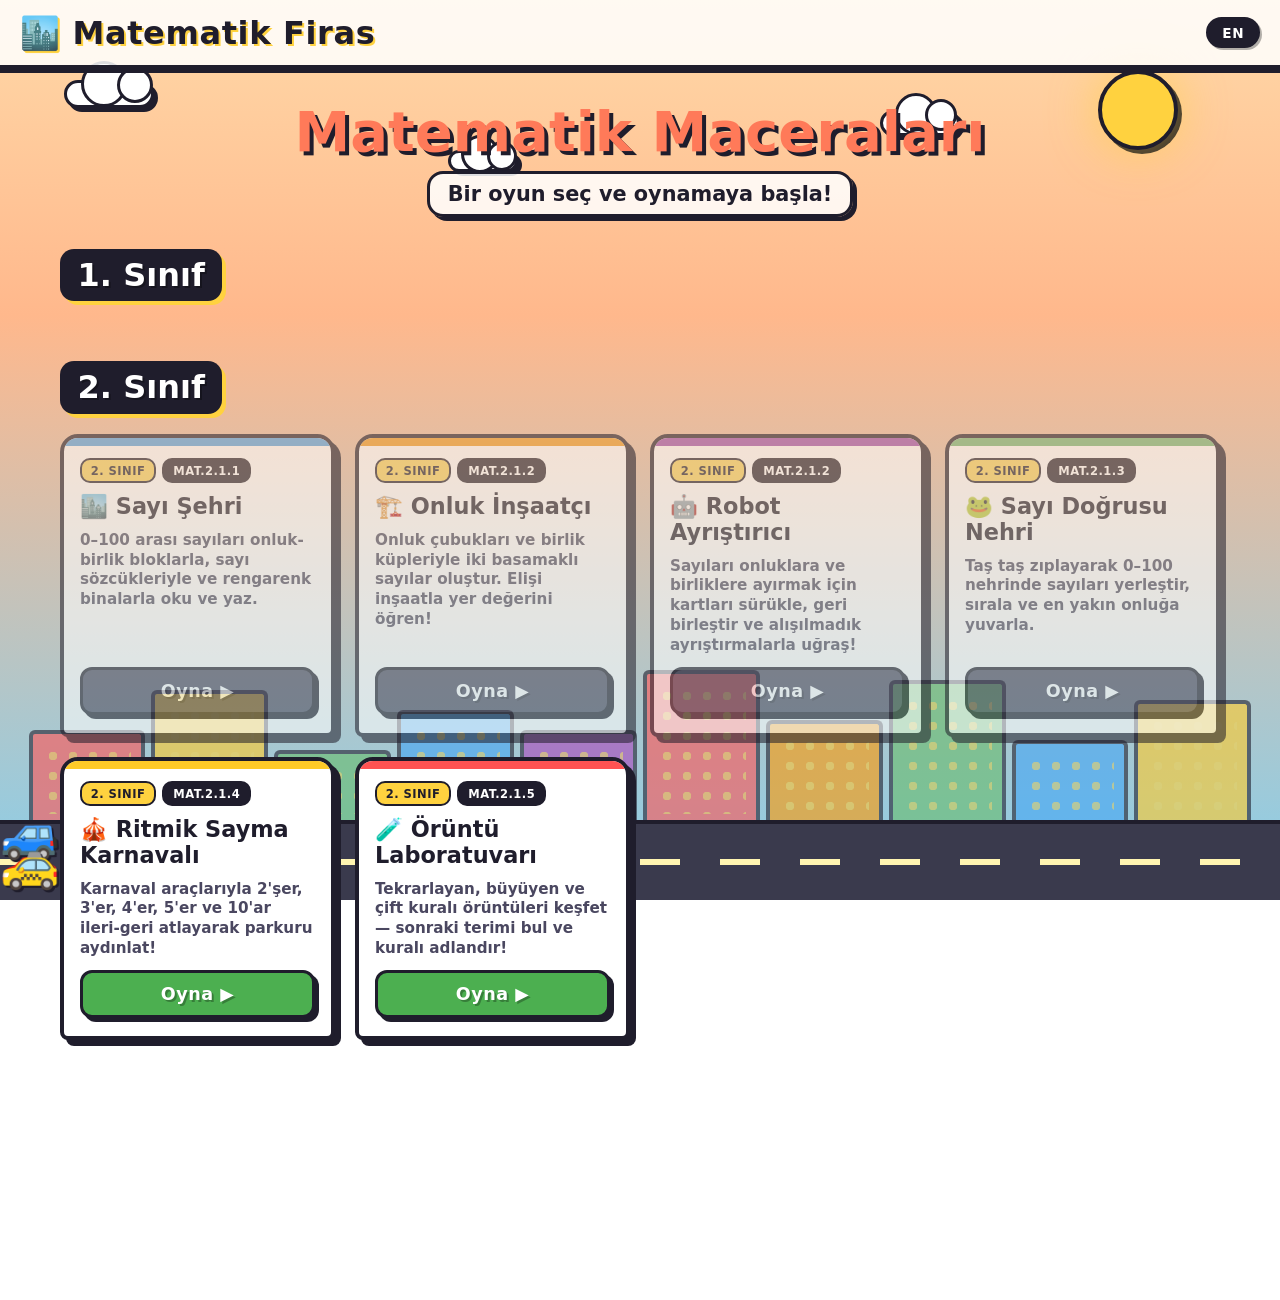
==== commit 4bcc85af: "feat(games): update game configurations and add Pattern Lab - Disabled "robot-decomposer" and "numbe" ====
--- a/index.html
+++ b/index.html
@@ -332,6 +332,23 @@
              Karnaval araçlarıyla 2'şer, 3'er, 4'er, 5'er ve 10'ar ileri-geri atlayarak parkuru aydınlat!
           </p>
           <a class="play-btn" href="games/skip-count-carnival.html"
+             data-en="Play ▶" data-tr="Oyna ▶">Oyna ▶</a>
+        </article>
+
+        <article class="game-card color-b1" data-grade="2" data-code="MAT.2.1.5">
+          <div class="game-card-head">
+            <span class="chip grade" data-en="Grade 2" data-tr="2. Sınıf">2. Sınıf</span>
+            <span class="chip code">MAT.2.1.5</span>
+          </div>
+          <h3 class="game-title"
+              data-en="🧪 Pattern Lab"
+              data-tr="🧪 Örüntü Laboratuvarı">🧪 Örüntü Laboratuvarı</h3>
+          <p class="summary"
+             data-en="Discover repeating, growing, and tricky two-rule patterns — find the next term and name the rule!"
+             data-tr="Tekrarlayan, büyüyen ve çift kuralı örüntüleri keşfet — sonraki terimi bul ve kuralı adlandır!">
+             Tekrarlayan, büyüyen ve çift kuralı örüntüleri keşfet — sonraki terimi bul ve kuralı adlandır!
+          </p>
+          <a class="play-btn" href="games/pattern-lab.html"
              data-en="Play ▶" data-tr="Oyna ▶">Oyna ▶</a>
         </article>
 
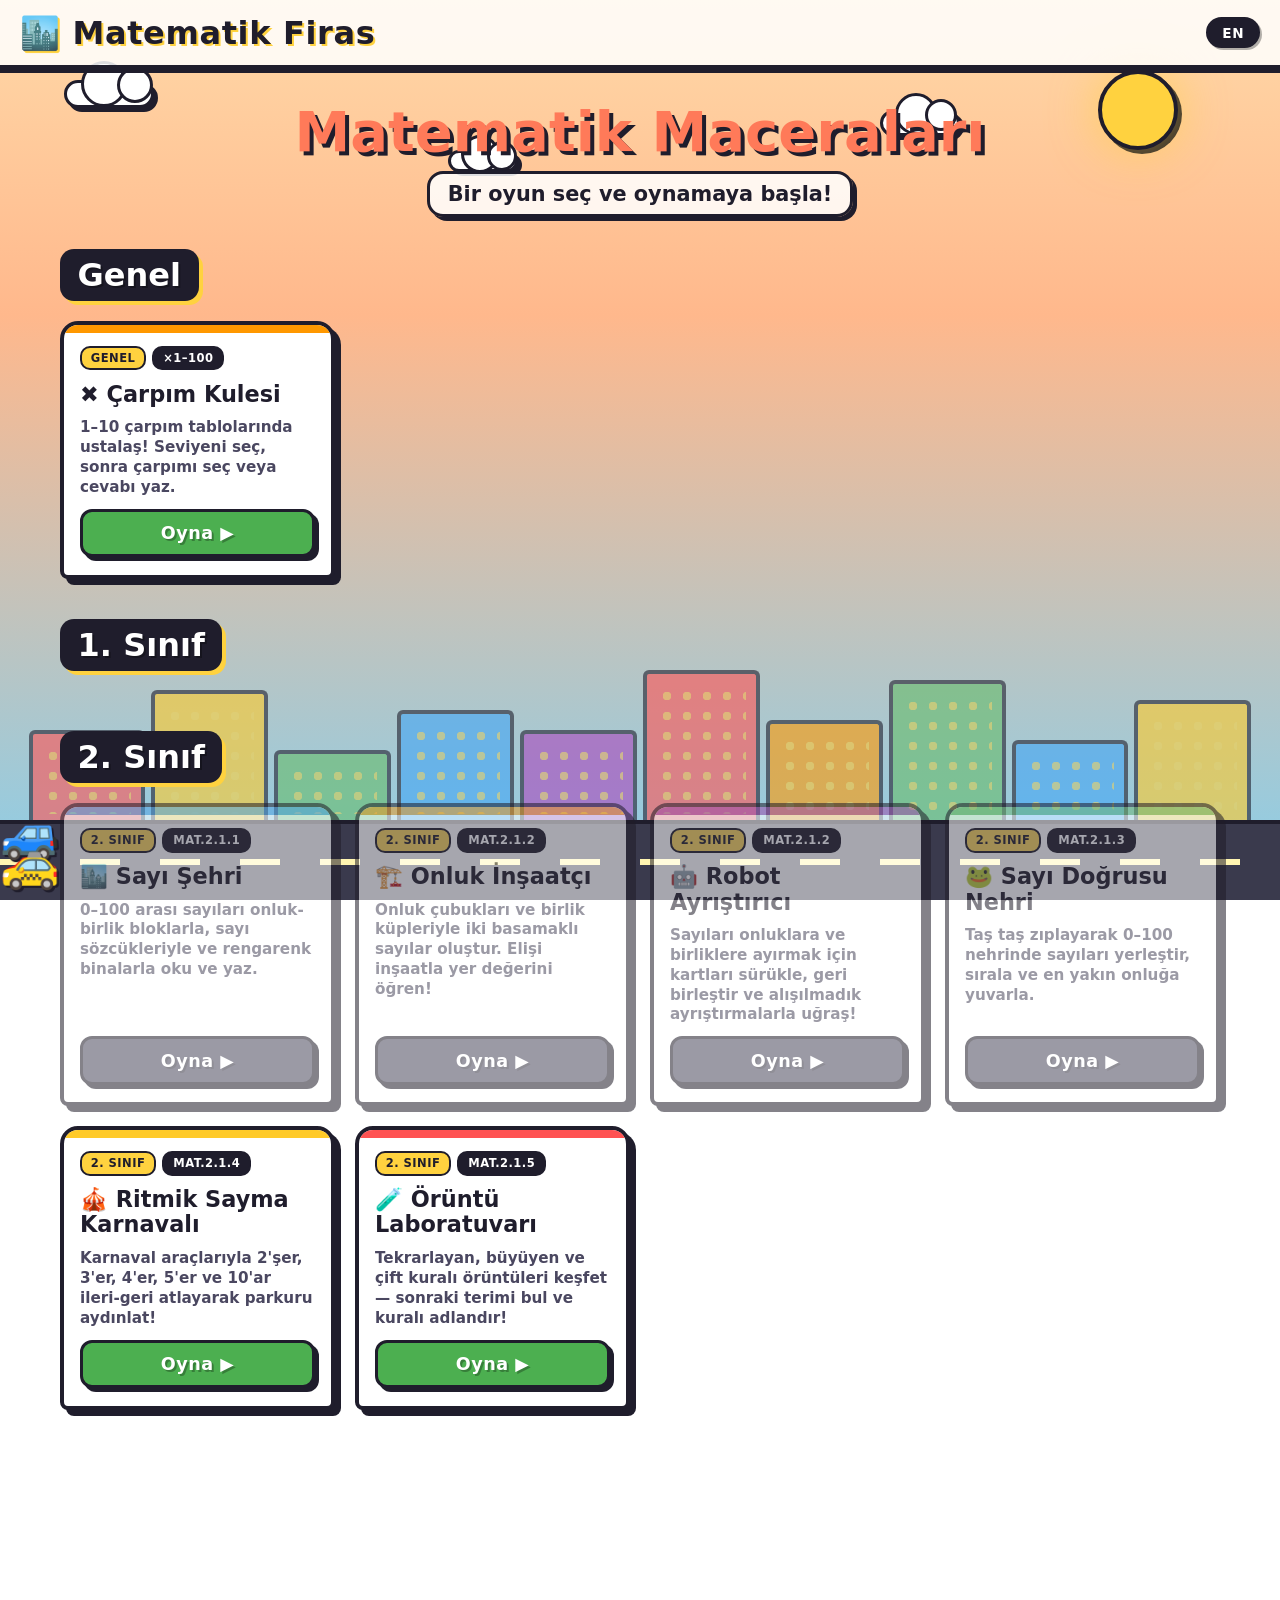
==== commit d97e1a74: "feat(games): add Multiplication Tower game and update configurations - Enabled "multiplication-tower" ====
--- a/index.html
+++ b/index.html
@@ -237,6 +237,33 @@
     <section class="hero">
       <h1 data-en="Math Adventures" data-tr="Matematik Maceraları">Matematik Maceraları</h1>
       <p data-en="Pick a game and start playing!" data-tr="Bir oyun seç ve oynamaya başla!">Bir oyun seç ve oynamaya başla!</p>
+    </section>
+
+    <!-- =============================================================
+         GENERAL
+         ============================================================= -->
+    <section class="grade-section" data-grade="general">
+      <h2 class="grade-heading" data-en="General" data-tr="Genel">Genel</h2>
+      <div class="cards">
+
+        <article class="game-card color-b6" data-grade="general" data-code="×1–100">
+          <div class="game-card-head">
+            <span class="chip grade" data-en="General" data-tr="Genel">Genel</span>
+            <span class="chip code">×1–100</span>
+          </div>
+          <h3 class="game-title"
+              data-en="✖️ Multiplication Tower"
+              data-tr="✖️ Çarpım Kulesi">✖️ Çarpım Kulesi</h3>
+          <p class="summary"
+             data-en="Master the times tables 1–10! Choose your level, then pick the product or type the answer."
+             data-tr="1–10 çarpım tablolarında ustalaş! Seviyeni seç, sonra çarpımı seç veya cevabı yaz.">
+             1–10 çarpım tablolarında ustalaş! Seviyeni seç, sonra çarpımı seç veya cevabı yaz.
+          </p>
+          <a class="play-btn" href="games/multiplication-tower.html"
+             data-en="Play ▶" data-tr="Oyna ▶">Oyna ▶</a>
+        </article>
+
+      </div>
     </section>
 
     <!-- =============================================================
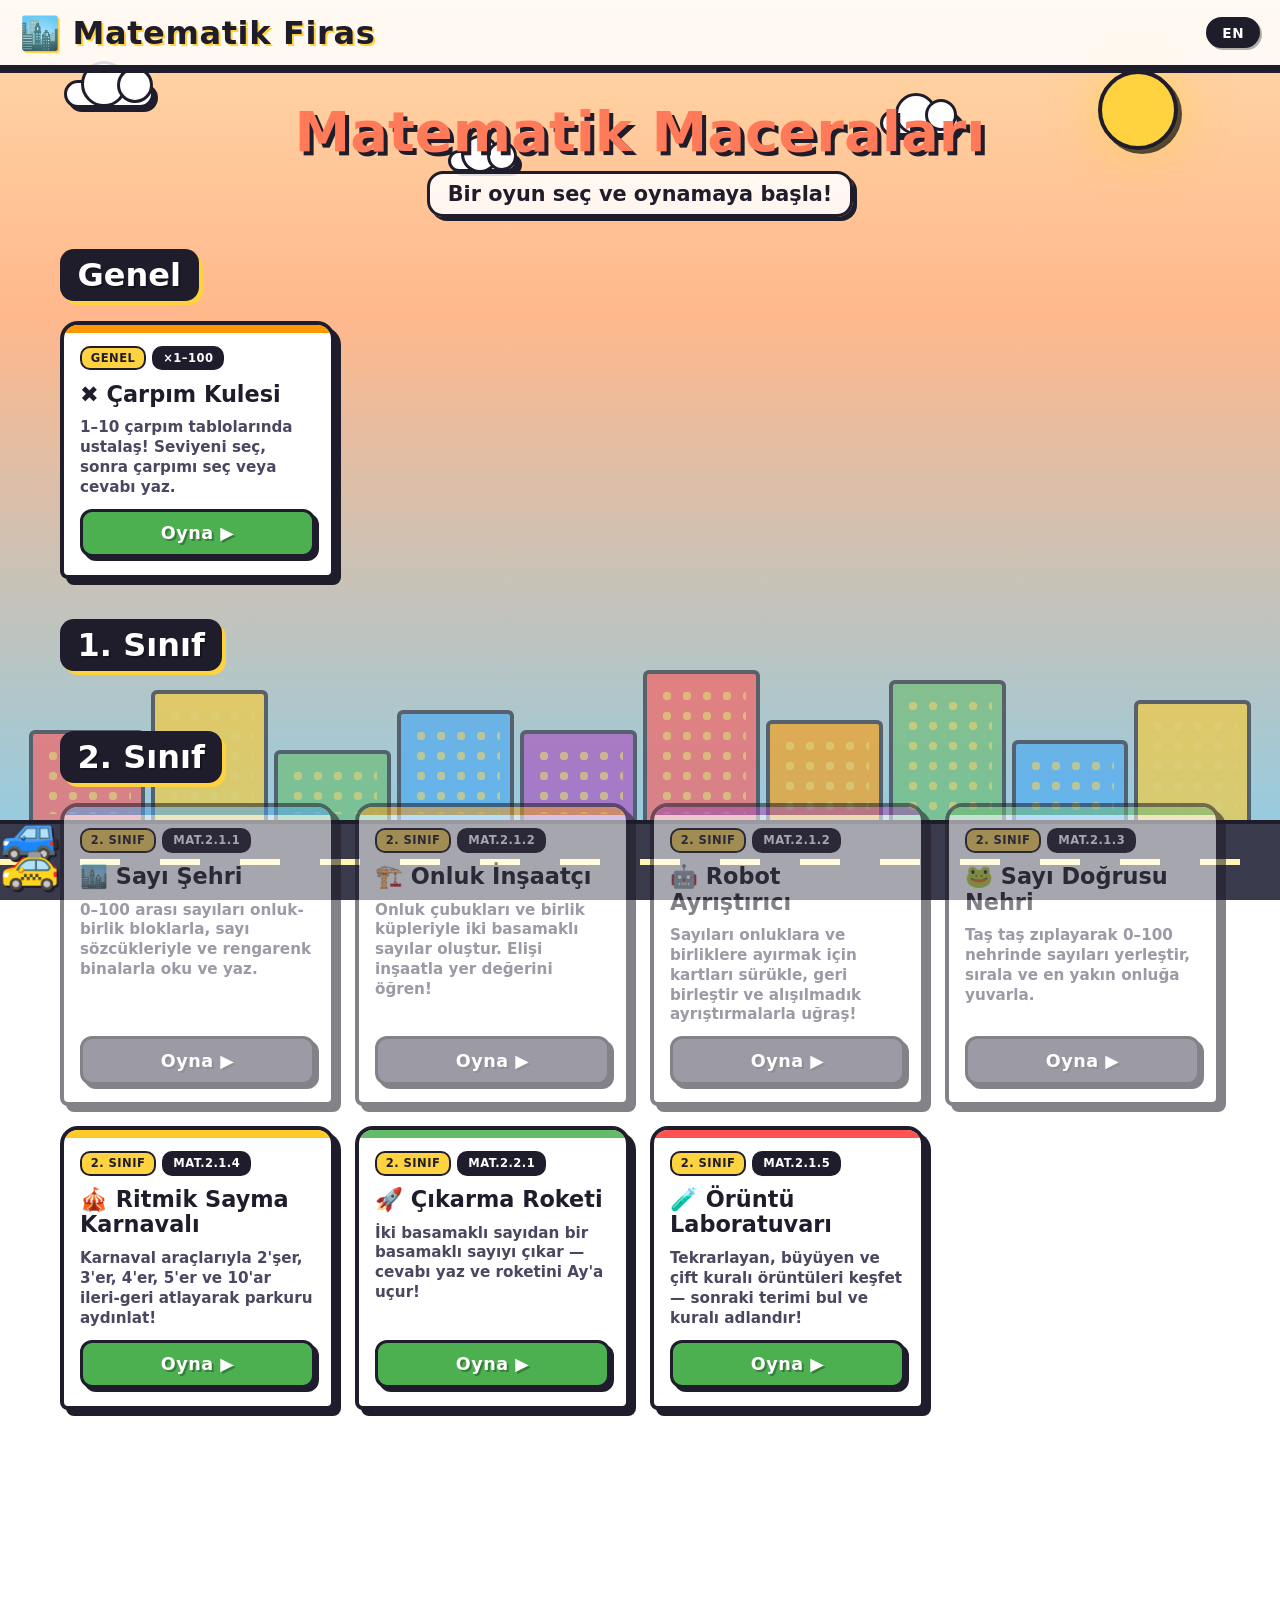
==== commit 0468f6d3: "feat(games): add Subtraction Rocket game and update configurations Co-Authored-By: Claude Fable 5 <n" ====
--- a/index.html
+++ b/index.html
@@ -359,6 +359,23 @@
              Karnaval araçlarıyla 2'şer, 3'er, 4'er, 5'er ve 10'ar ileri-geri atlayarak parkuru aydınlat!
           </p>
           <a class="play-btn" href="games/skip-count-carnival.html"
+             data-en="Play ▶" data-tr="Oyna ▶">Oyna ▶</a>
+        </article>
+
+        <article class="game-card color-b3" data-grade="2" data-code="MAT.2.2.1">
+          <div class="game-card-head">
+            <span class="chip grade" data-en="Grade 2" data-tr="2. Sınıf">2. Sınıf</span>
+            <span class="chip code">MAT.2.2.1</span>
+          </div>
+          <h3 class="game-title"
+              data-en="🚀 Subtraction Rocket"
+              data-tr="🚀 Çıkarma Roketi">🚀 Çıkarma Roketi</h3>
+          <p class="summary"
+             data-en="Subtract a one-digit number from a two-digit number — type the answer and fly your rocket to the Moon!"
+             data-tr="İki basamaklı sayıdan bir basamaklı sayıyı çıkar — cevabı yaz ve roketini Ay'a uçur!">
+             İki basamaklı sayıdan bir basamaklı sayıyı çıkar — cevabı yaz ve roketini Ay'a uçur!
+          </p>
+          <a class="play-btn" href="games/subtraction-rocket.html"
              data-en="Play ▶" data-tr="Oyna ▶">Oyna ▶</a>
         </article>
 
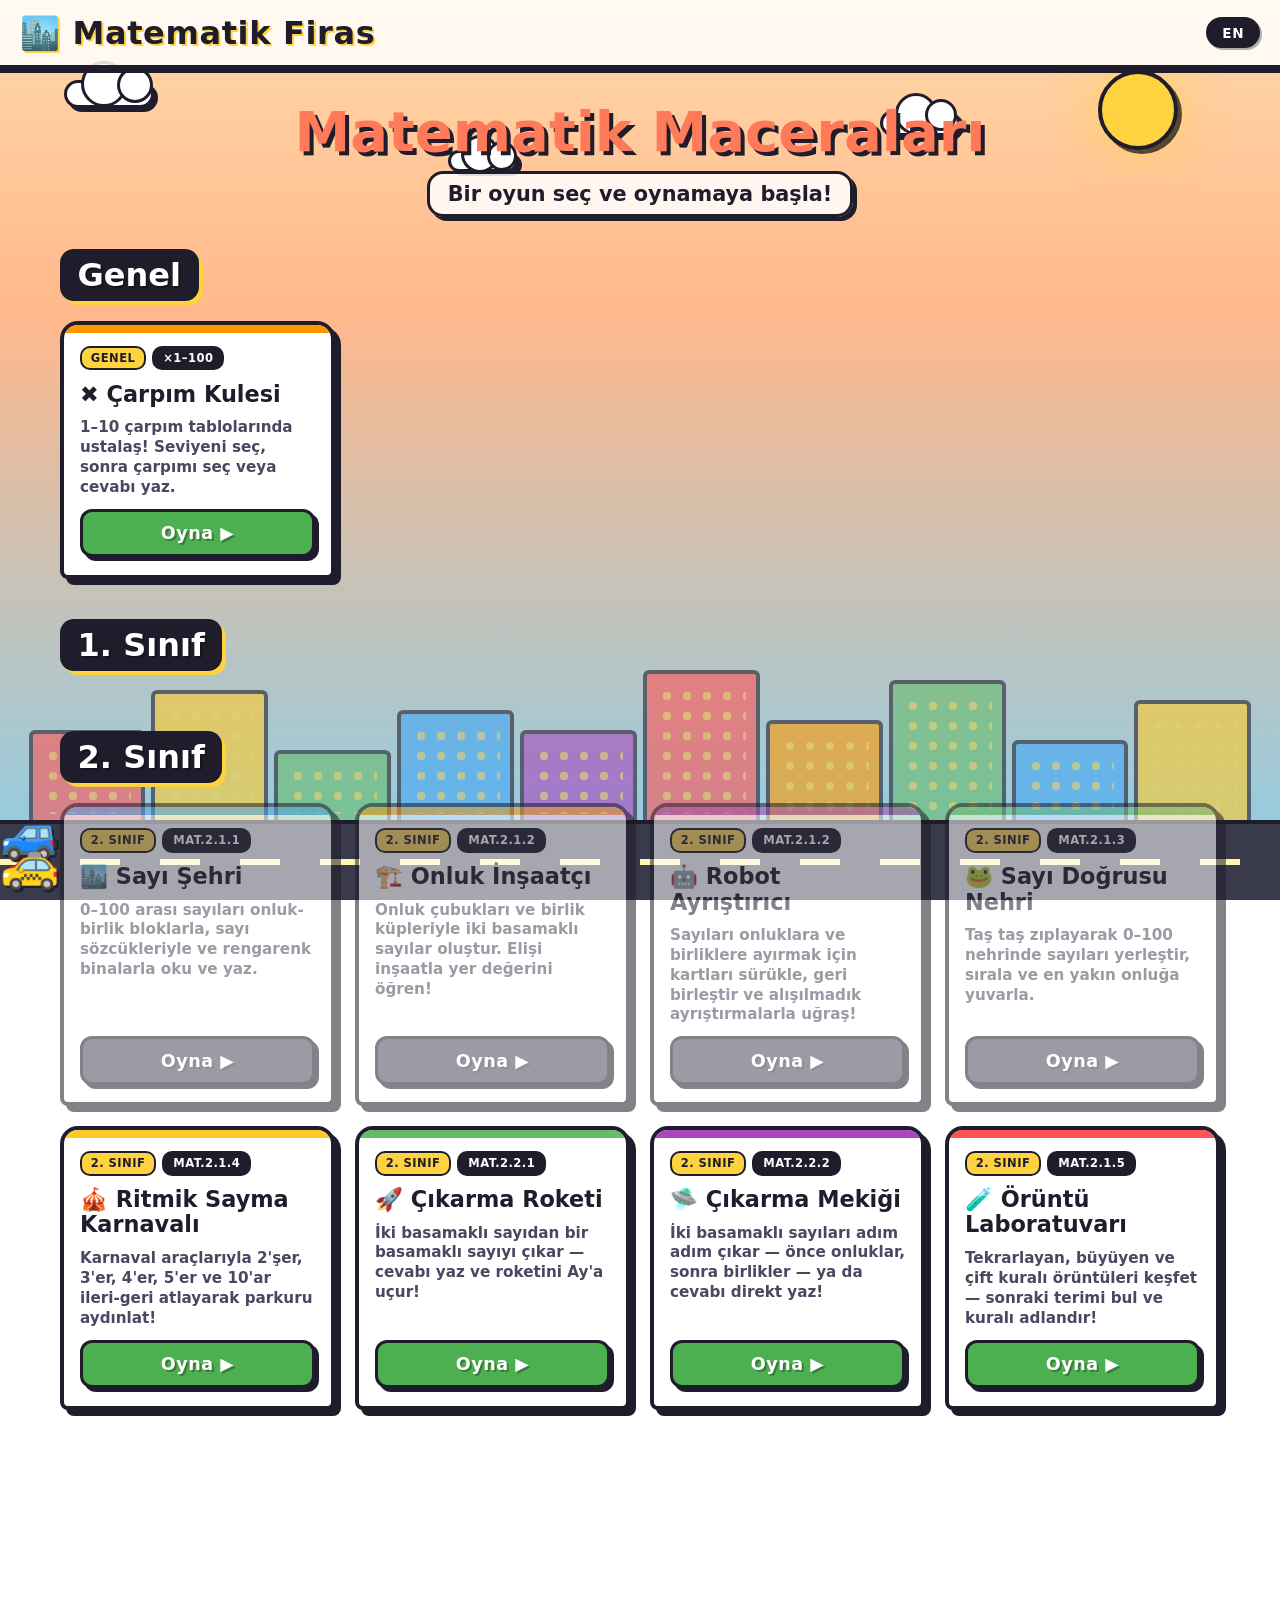
==== commit d2ebeb45: "feat(games): add Subtraction Shuttle game and fix Enter-key focus bug Add two-digit minus two-digit " ====
--- a/index.html
+++ b/index.html
@@ -376,6 +376,23 @@
              İki basamaklı sayıdan bir basamaklı sayıyı çıkar — cevabı yaz ve roketini Ay'a uçur!
           </p>
           <a class="play-btn" href="games/subtraction-rocket.html"
+             data-en="Play ▶" data-tr="Oyna ▶">Oyna ▶</a>
+        </article>
+
+        <article class="game-card color-b5" data-grade="2" data-code="MAT.2.2.2">
+          <div class="game-card-head">
+            <span class="chip grade" data-en="Grade 2" data-tr="2. Sınıf">2. Sınıf</span>
+            <span class="chip code">MAT.2.2.2</span>
+          </div>
+          <h3 class="game-title"
+              data-en="🛸 Subtraction Shuttle"
+              data-tr="🛸 Çıkarma Mekiği">🛸 Çıkarma Mekiği</h3>
+          <p class="summary"
+             data-en="Subtract two-digit numbers step by step — first the tens, then the ones — or type the answer directly!"
+             data-tr="İki basamaklı sayıları adım adım çıkar — önce onluklar, sonra birlikler — ya da cevabı direkt yaz!">
+             İki basamaklı sayıları adım adım çıkar — önce onluklar, sonra birlikler — ya da cevabı direkt yaz!
+          </p>
+          <a class="play-btn" href="games/subtraction-shuttle.html"
              data-en="Play ▶" data-tr="Oyna ▶">Oyna ▶</a>
         </article>
 
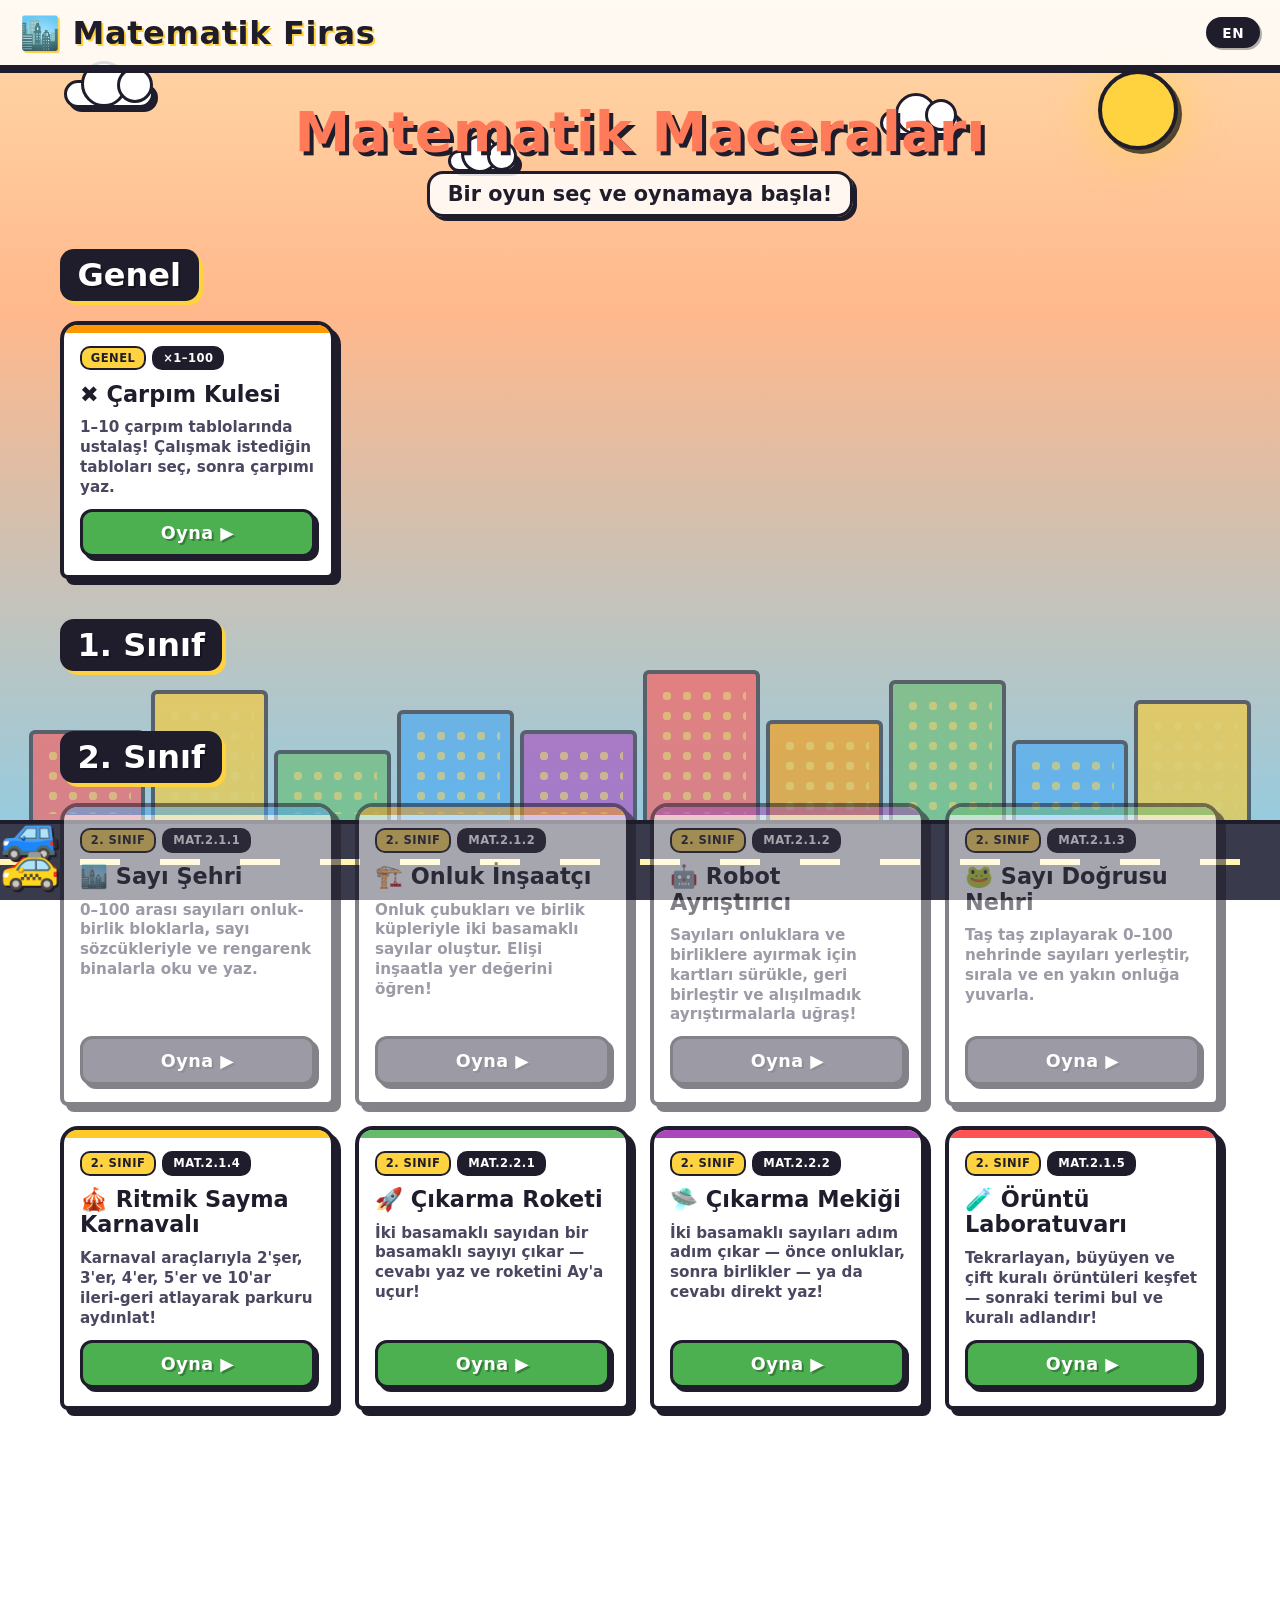
==== commit e7b47a0f: "refactor(games): multi-select table practice in Multiplication Tower Replace the product-range level" ====
--- a/index.html
+++ b/index.html
@@ -255,9 +255,9 @@
               data-en="✖️ Multiplication Tower"
               data-tr="✖️ Çarpım Kulesi">✖️ Çarpım Kulesi</h3>
           <p class="summary"
-             data-en="Master the times tables 1–10! Choose your level, then pick the product or type the answer."
-             data-tr="1–10 çarpım tablolarında ustalaş! Seviyeni seç, sonra çarpımı seç veya cevabı yaz.">
-             1–10 çarpım tablolarında ustalaş! Seviyeni seç, sonra çarpımı seç veya cevabı yaz.
+             data-en="Master the times tables 1–10! Pick one or more tables to practice, then type the product."
+             data-tr="1–10 çarpım tablolarında ustalaş! Çalışmak istediğin tabloları seç, sonra çarpımı yaz.">
+             1–10 çarpım tablolarında ustalaş! Çalışmak istediğin tabloları seç, sonra çarpımı yaz.
           </p>
           <a class="play-btn" href="games/multiplication-tower.html"
              data-en="Play ▶" data-tr="Oyna ▶">Oyna ▶</a>
